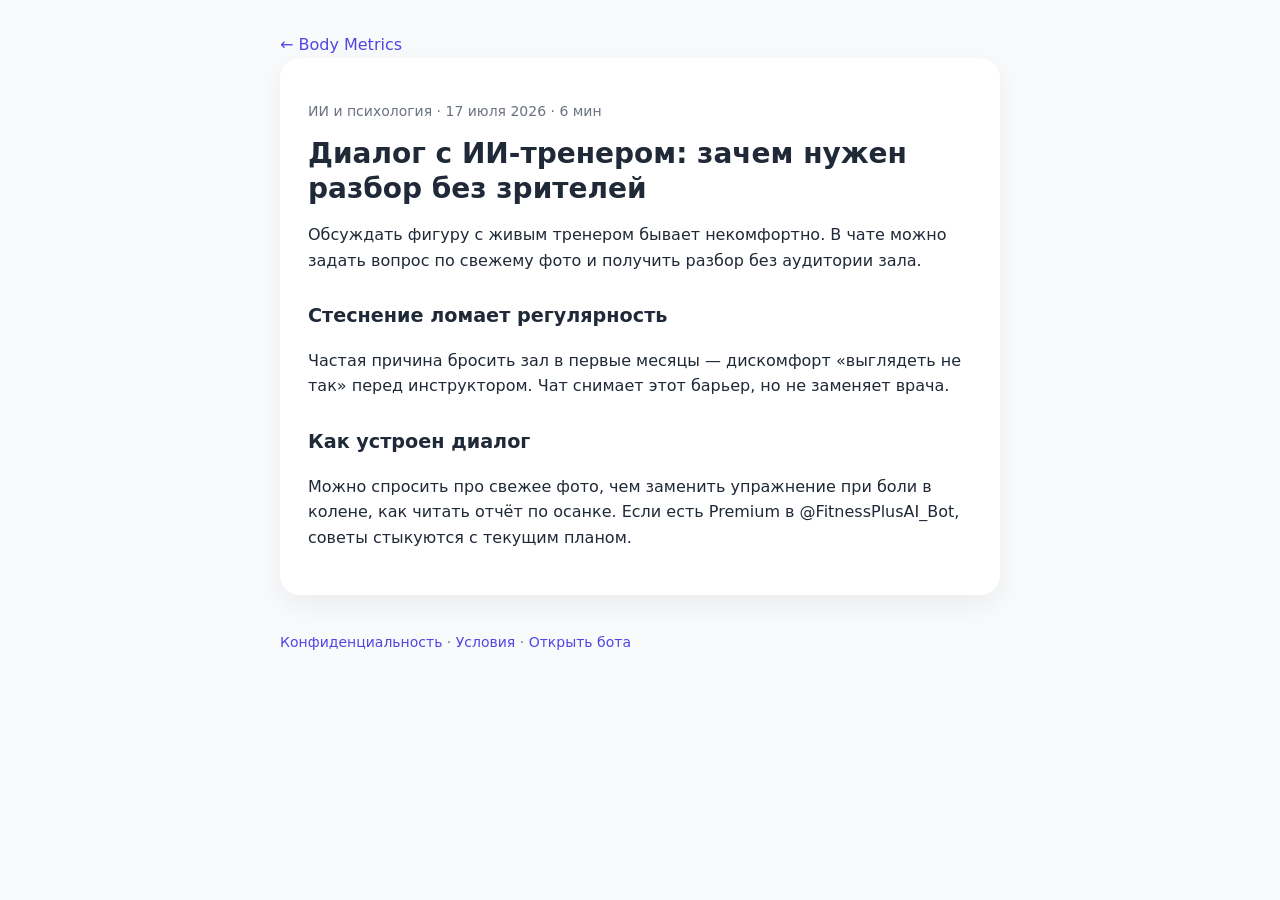
==== articles/ai-coach-psychological-comfort/index.html @ c58d85b2 "Publish SEO fixes for the Body Metrics landing. Ship crawlable article and legal URLs, drop fake rat" ====
<!DOCTYPE html>
<html lang="ru">
<head>
  <meta charset="UTF-8">
  <meta name="viewport" content="width=device-width, initial-scale=1.0">
  <title>Диалог с ИИ-тренером: зачем нужен разбор без зрителей — Body Metrics</title>
  <meta name="description" content="Обсуждать фигуру с живым тренером бывает некомфортно. В чате можно задать вопрос по свежему фото и получить разбор без аудитории зала.">
  <meta name="robots" content="index, follow">
  <link rel="canonical" href="https://photo.fitness-ai.ru/articles/ai-coach-psychological-comfort/">
  <meta property="og:title" content="Диалог с ИИ-тренером: зачем нужен разбор без зрителей — Body Metrics">
  <meta property="og:description" content="Обсуждать фигуру с живым тренером бывает некомфортно. В чате можно задать вопрос по свежему фото и получить разбор без аудитории зала.">
  <meta property="og:image" content="https://photo.fitness-ai.ru/images/og-preview.png">
  <meta property="og:url" content="https://photo.fitness-ai.ru/articles/ai-coach-psychological-comfort/">
  <meta property="og:type" content="article">
  <meta property="og:locale" content="ru_RU">
  <link rel="icon" type="image/svg+xml" href="/favicon.svg">
  <style>
    body{margin:0;font-family:Inter,system-ui,Segoe UI,Roboto,Arial,sans-serif;color:#1f2937;background:#f9fafb;line-height:1.6}
    .wrap{max-width:720px;margin:0 auto;padding:32px 20px 64px}
    a{color:#4f46e5} header a,footer a{color:#4f46e5;text-decoration:none}
    h1{font-size:1.75rem;line-height:1.25;margin:12px 0 16px}
    h2{font-size:1.2rem;margin:28px 0 10px}
    .meta{color:#6b7280;font-size:.875rem}
    .card{background:#fff;border-radius:20px;padding:28px;box-shadow:0 10px 30px rgba(15,23,42,.06)}
    footer{margin-top:36px;color:#6b7280;font-size:.875rem}
  </style>
  <script type="application/ld+json">{"@context":"https://schema.org","@type":"Article","headline":"Диалог с ИИ-тренером: зачем нужен разбор без зрителей","datePublished":"2026-07-16","inLanguage":"ru","author":{"@type":"Organization","name":"Body Metrics","url":"https://photo.fitness-ai.ru/"},"publisher":{"@type":"Organization","name":"Body Metrics","url":"https://photo.fitness-ai.ru/"},"mainEntityOfPage":"https://photo.fitness-ai.ru/articles/ai-coach-psychological-comfort/"}</script>
</head>
<body>
  <div class="wrap">
    <header><a href="/">← Body Metrics</a></header>
    <article class="card">
      <p class="meta">ИИ и психология · 17 июля 2026 · 6 мин</p>
      <h1>Диалог с ИИ-тренером: зачем нужен разбор без зрителей</h1>
      <p>Обсуждать фигуру с живым тренером бывает некомфортно. В чате можно задать вопрос по свежему фото и получить разбор без аудитории зала.</p>
      <h2>Стеснение ломает регулярность</h2><p>Частая причина бросить зал в первые месяцы — дискомфорт «выглядеть не так» перед инструктором. Чат снимает этот барьер, но не заменяет врача.</p><h2>Как устроен диалог</h2><p>Можно спросить про свежее фото, чем заменить упражнение при боли в колене, как читать отчёт по осанке. Если есть Premium в @FitnessPlusAI_Bot, советы стыкуются с текущим планом.</p>
    </article>
    <footer>
      <a href="/privacy.html">Конфиденциальность</a> ·
      <a href="/terms.html">Условия</a> ·
      <a href="https://t.me/BodyMetrics_bot?start=from_landing">Открыть бота</a>
    </footer>
  </div>
</body>
</html>
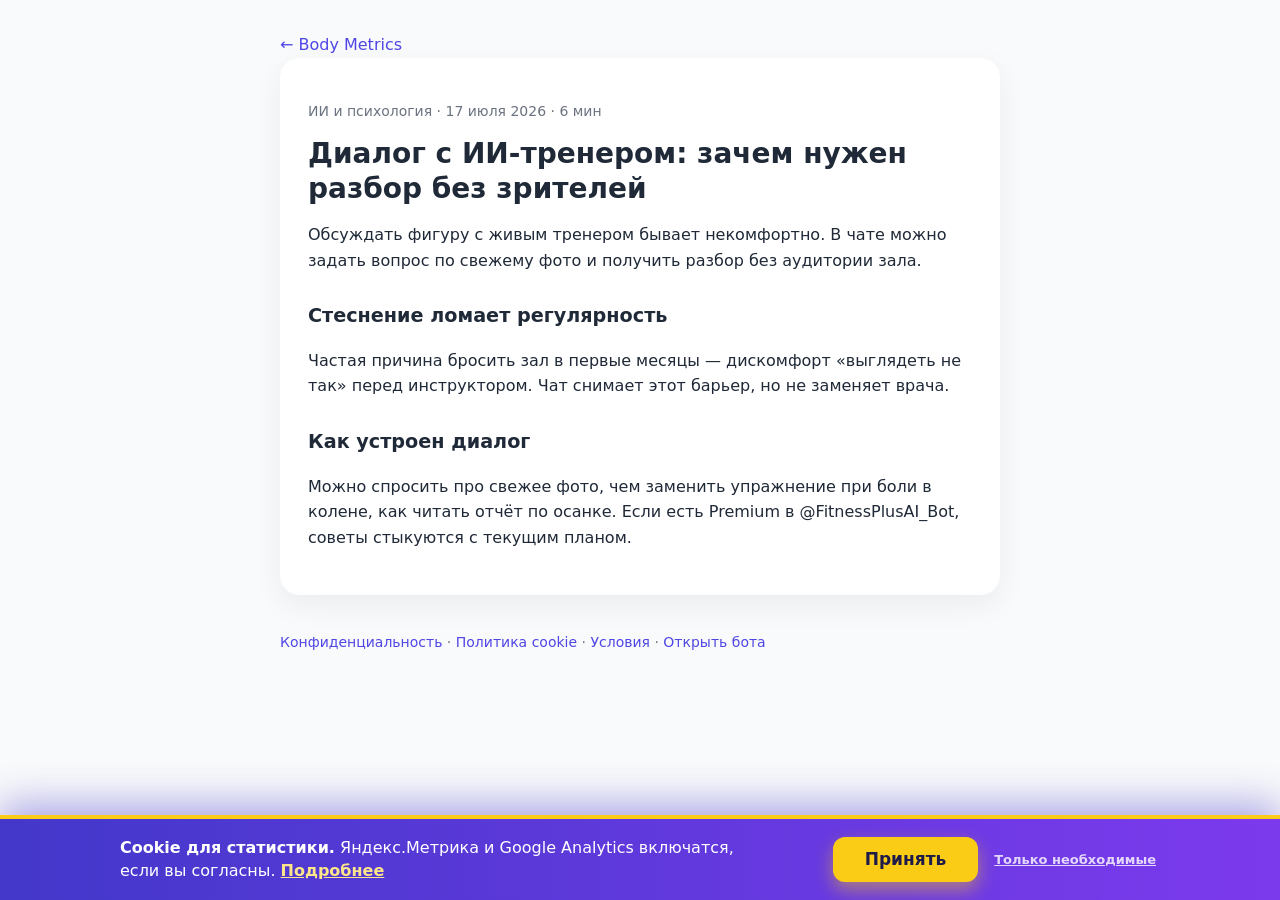
==== commit f97861f5: "Publish the cookie banner and start analytics only after consent. Co-authored-by: Cursor <cursoragen" ====
--- a/articles/ai-coach-psychological-comfort/index.html
+++ b/articles/ai-coach-psychological-comfort/index.html
@@ -14,6 +14,7 @@
   <meta property="og:type" content="article">
   <meta property="og:locale" content="ru_RU">
   <link rel="icon" type="image/svg+xml" href="/favicon.svg">
+  <script src="/consent.js" defer></script>
   <style>
     body{margin:0;font-family:Inter,system-ui,Segoe UI,Roboto,Arial,sans-serif;color:#1f2937;background:#f9fafb;line-height:1.6}
     .wrap{max-width:720px;margin:0 auto;padding:32px 20px 64px}
@@ -37,6 +38,7 @@
     </article>
     <footer>
       <a href="/privacy.html">Конфиденциальность</a> ·
+      <a href="/cookies.html">Политика cookie</a> ·
       <a href="/terms.html">Условия</a> ·
       <a href="https://t.me/BodyMetrics_bot?start=from_landing">Открыть бота</a>
     </footer>
